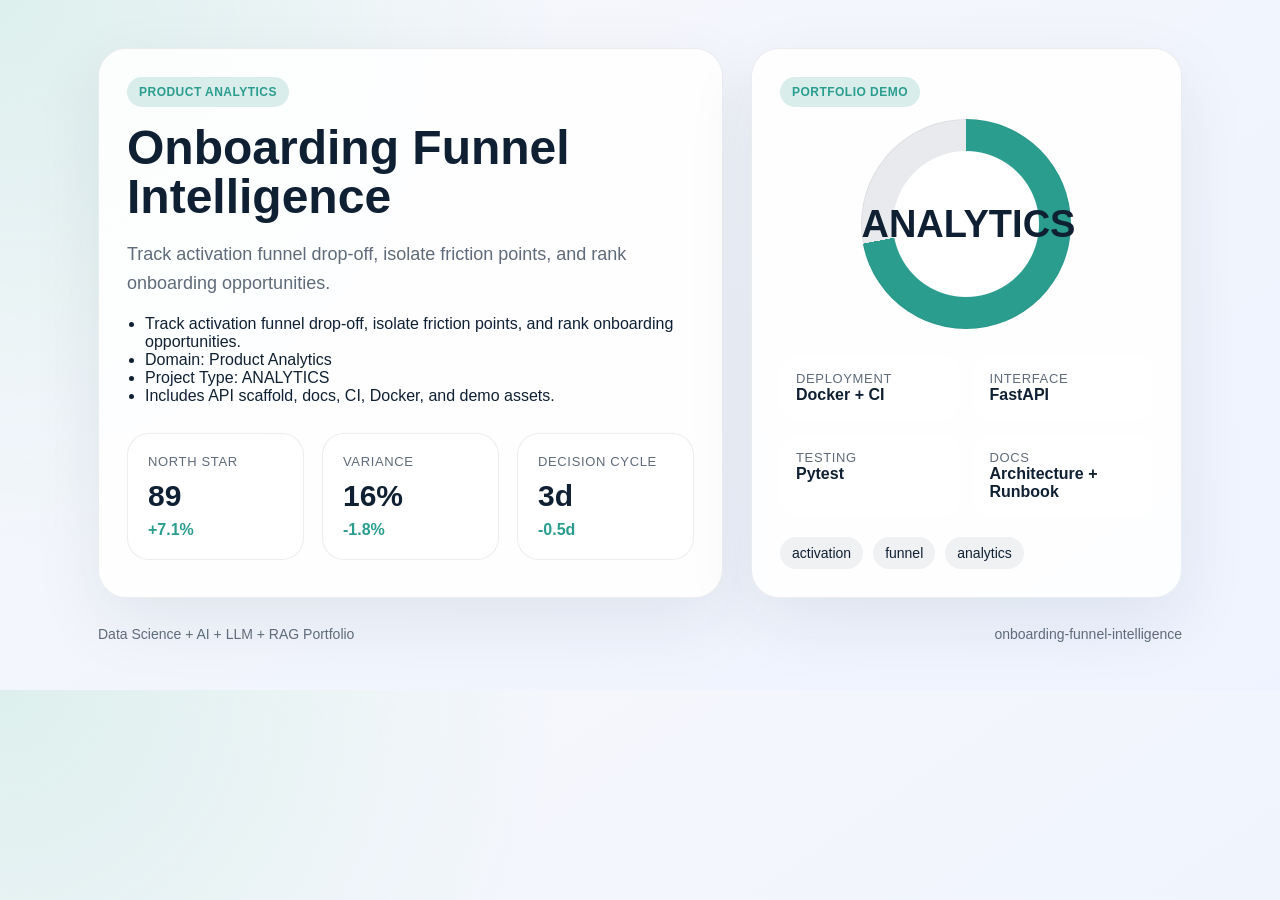
==== demo/index.html @ e203e854 "Publish production-ready portfolio project" ====
<!doctype html>
        <html lang="en">
        <head>
          <meta charset="utf-8">
          <meta name="viewport" content="width=device-width, initial-scale=1">
          <title>Onboarding Funnel Intelligence</title>
          <style>
            :root {
              --accent: #2a9d8f;
              --ink: #102033;
              --muted: #5f6b7a;
              --card: rgba(255,255,255,0.88);
              --bg-1: #f7f8fb;
              --bg-2: #eef3ff;
            }
            * { box-sizing: border-box; }
            body {
              margin: 0;
              font-family: "Avenir Next", "Segoe UI", sans-serif;
              color: var(--ink);
              background:
                radial-gradient(circle at top left, color-mix(in srgb, var(--accent) 16%, white), transparent 38%),
                linear-gradient(145deg, var(--bg-1), var(--bg-2));
            }
            main {
              max-width: 1180px;
              margin: 0 auto;
              padding: 48px;
            }
            .hero {
              display: grid;
              grid-template-columns: 1.45fr 1fr;
              gap: 28px;
              align-items: stretch;
            }
            .panel {
              background: var(--card);
              border: 1px solid rgba(16, 32, 51, 0.08);
              border-radius: 28px;
              padding: 28px;
              box-shadow: 0 24px 70px rgba(16, 32, 51, 0.08);
            }
            .eyebrow {
              display: inline-flex;
              padding: 8px 12px;
              border-radius: 999px;
              background: color-mix(in srgb, var(--accent) 18%, white);
              color: var(--accent);
              font-weight: 700;
              letter-spacing: 0.04em;
              text-transform: uppercase;
              font-size: 12px;
            }
            h1 {
              font-size: 48px;
              line-height: 1.03;
              margin: 16px 0 18px;
            }
            p {
              color: var(--muted);
              font-size: 18px;
              line-height: 1.6;
              margin: 0 0 18px;
            }
            ul {
              margin: 18px 0 0;
              padding-left: 18px;
              color: var(--ink);
            }
            .cards {
              display: grid;
              grid-template-columns: repeat(3, 1fr);
              gap: 18px;
              margin-top: 28px;
            }
            .card {
              background: white;
              border-radius: 22px;
              padding: 20px;
              border: 1px solid rgba(16, 32, 51, 0.08);
            }
            .card span, .meta span {
              display: block;
              color: var(--muted);
              font-size: 13px;
              text-transform: uppercase;
              letter-spacing: 0.05em;
            }
            .card strong {
              display: block;
              font-size: 30px;
              margin: 10px 0 8px;
            }
            .card em {
              color: var(--accent);
              font-style: normal;
              font-weight: 700;
            }
            .visual {
              min-height: 100%;
              display: flex;
              flex-direction: column;
              justify-content: space-between;
            }
            .ring {
              width: 210px;
              height: 210px;
              margin: 12px auto 26px;
              border-radius: 50%;
              background:
                radial-gradient(circle closest-side, white 69%, transparent 70%),
                conic-gradient(var(--accent) 0 72%, rgba(16, 32, 51, 0.09) 72% 100%);
              display: grid;
              place-items: center;
              box-shadow: inset 0 0 0 1px rgba(16, 32, 51, 0.05);
            }
            .ring strong {
              font-size: 38px;
            }
            .meta {
              display: grid;
              grid-template-columns: repeat(2, 1fr);
              gap: 14px;
            }
            .meta article {
              background: white;
              border-radius: 18px;
              padding: 16px;
            }
            .tag-list {
              display: flex;
              flex-wrap: wrap;
              gap: 10px;
              list-style: none;
              padding: 0;
              margin: 20px 0 0;
            }
            .tag-list li {
              padding: 8px 12px;
              border-radius: 999px;
              background: rgba(16, 32, 51, 0.06);
              font-size: 14px;
            }
            .footer {
              margin-top: 28px;
              display: flex;
              justify-content: space-between;
              color: var(--muted);
              font-size: 14px;
            }
          </style>
        </head>
        <body>
          <main>
            <section class="hero">
              <div class="panel">
                <span class="eyebrow">Product Analytics</span>
                <h1>Onboarding Funnel Intelligence</h1>
                <p>Track activation funnel drop-off, isolate friction points, and rank onboarding opportunities.</p>
                <ul>
                  <li>Track activation funnel drop-off, isolate friction points, and rank onboarding opportunities.</li><li>Domain: Product Analytics</li><li>Project Type: ANALYTICS</li><li>Includes API scaffold, docs, CI, Docker, and demo assets.</li>
                </ul>
                <div class="cards">
                  <article class='card'><span>North Star</span><strong>89</strong><em>+7.1%</em></article>
<article class='card'><span>Variance</span><strong>16%</strong><em>-1.8%</em></article>
<article class='card'><span>Decision Cycle</span><strong>3d</strong><em>-0.5d</em></article>
                </div>
              </div>
              <div class="panel visual">
                <div>
                  <span class="eyebrow">Portfolio Demo</span>
                  <div class="ring"><strong>ANALYTICS</strong></div>
                </div>
                <div class="meta">
                  <article><span>Deployment</span><strong>Docker + CI</strong></article>
                  <article><span>Interface</span><strong>FastAPI</strong></article>
                  <article><span>Testing</span><strong>Pytest</strong></article>
                  <article><span>Docs</span><strong>Architecture + Runbook</strong></article>
                </div>
                <ul class="tag-list"><li>activation</li><li>funnel</li><li>analytics</li></ul>
              </div>
            </section>
            <div class="footer">
              <span>Data Science + AI + LLM + RAG Portfolio</span>
              <span>onboarding-funnel-intelligence</span>
            </div>
          </main>
        </body>
        </html>
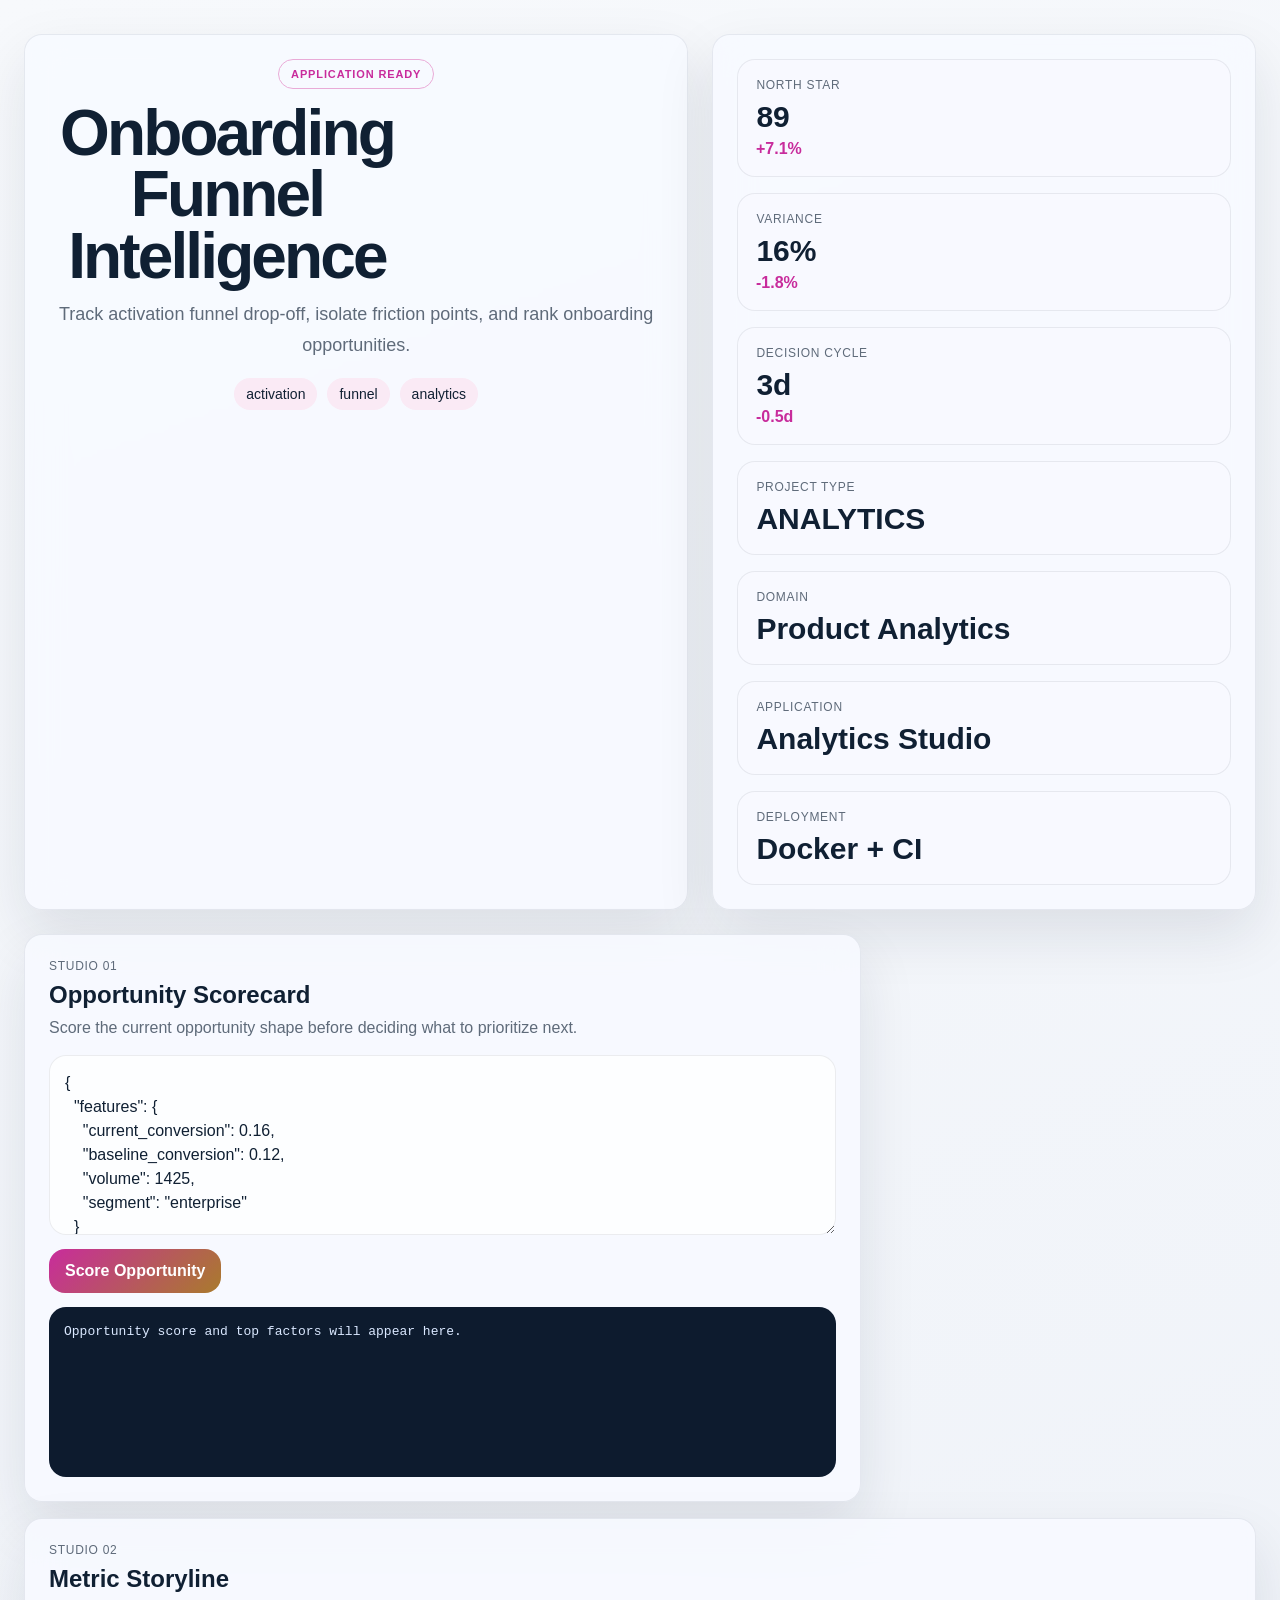
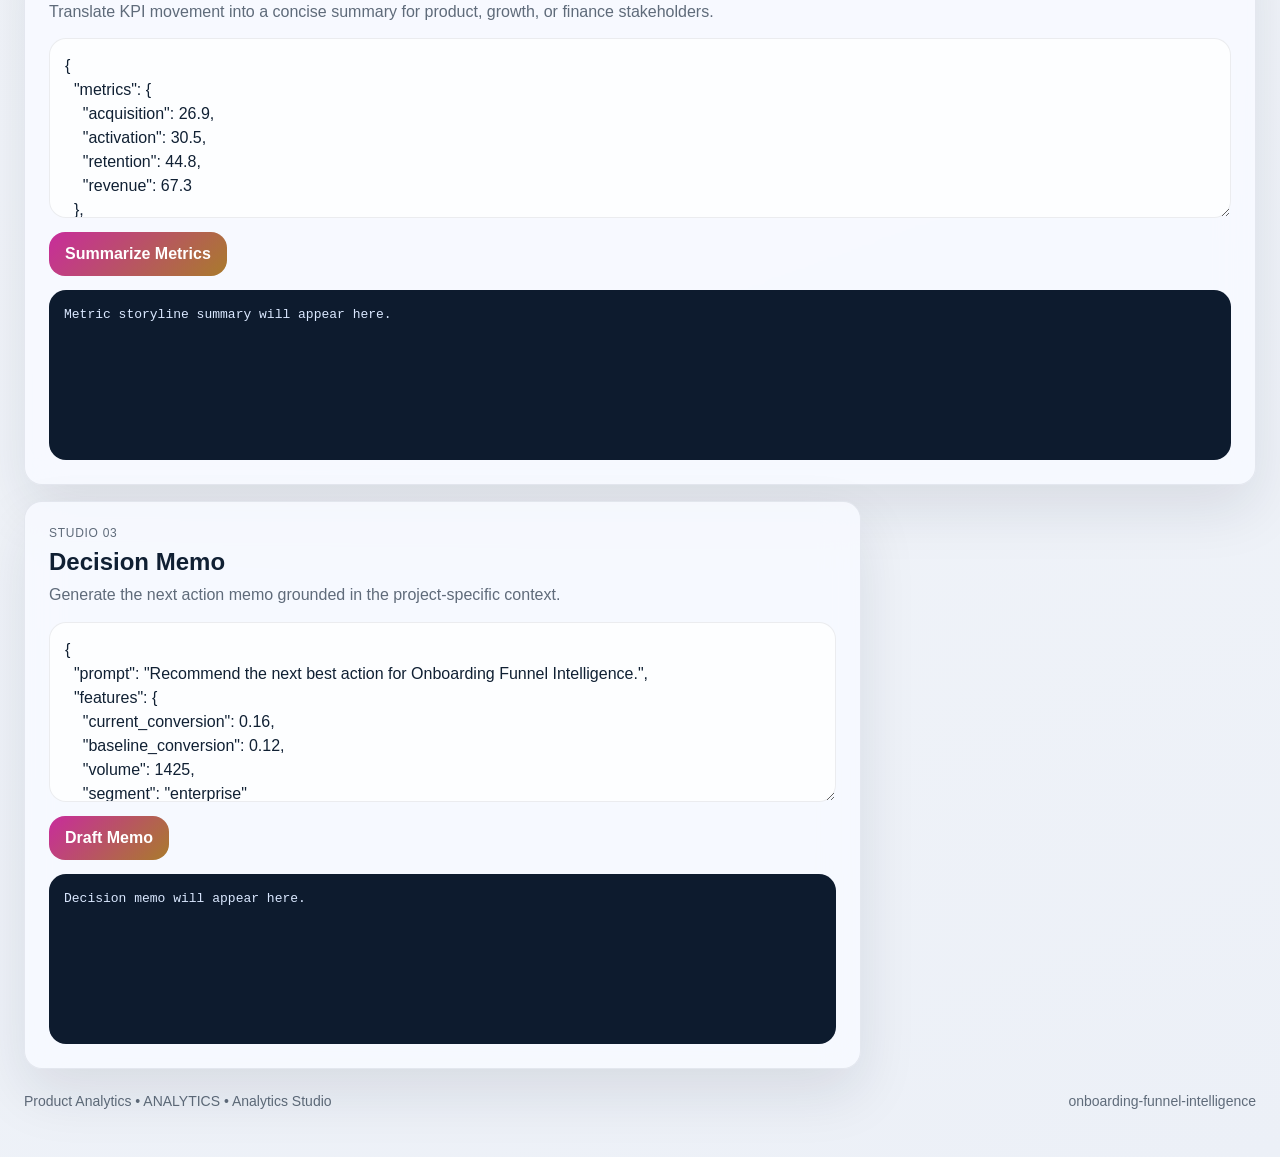
==== commit c61c41c2: "Publish production-ready portfolio project" ====
--- a/demo/index.html
+++ b/demo/index.html
@@ -5,186 +5,108 @@
           <meta charset="utf-8">
           <meta name="viewport" content="width=device-width, initial-scale=1">
           <title>Onboarding Funnel Intelligence</title>
-          <style>
-            :root {
-              --accent: #2a9d8f;
-              --ink: #102033;
-              --muted: #5f6b7a;
-              --card: rgba(255,255,255,0.88);
-              --bg-1: #f7f8fb;
-              --bg-2: #eef3ff;
-            }
-            * { box-sizing: border-box; }
-            body {
-              margin: 0;
-              font-family: "Avenir Next", "Segoe UI", sans-serif;
-              color: var(--ink);
-              background:
-                radial-gradient(circle at top left, color-mix(in srgb, var(--accent) 16%, white), transparent 38%),
-                linear-gradient(145deg, var(--bg-1), var(--bg-2));
-            }
-            main {
-              max-width: 1180px;
-              margin: 0 auto;
-              padding: 48px;
-            }
-            .hero {
-              display: grid;
-              grid-template-columns: 1.45fr 1fr;
-              gap: 28px;
-              align-items: stretch;
-            }
-            .panel {
-              background: var(--card);
-              border: 1px solid rgba(16, 32, 51, 0.08);
-              border-radius: 28px;
-              padding: 28px;
-              box-shadow: 0 24px 70px rgba(16, 32, 51, 0.08);
-            }
-            .eyebrow {
-              display: inline-flex;
-              padding: 8px 12px;
-              border-radius: 999px;
-              background: color-mix(in srgb, var(--accent) 18%, white);
-              color: var(--accent);
-              font-weight: 700;
-              letter-spacing: 0.04em;
-              text-transform: uppercase;
-              font-size: 12px;
-            }
-            h1 {
-              font-size: 48px;
-              line-height: 1.03;
-              margin: 16px 0 18px;
-            }
-            p {
-              color: var(--muted);
-              font-size: 18px;
-              line-height: 1.6;
-              margin: 0 0 18px;
-            }
-            ul {
-              margin: 18px 0 0;
-              padding-left: 18px;
-              color: var(--ink);
-            }
-            .cards {
-              display: grid;
-              grid-template-columns: repeat(3, 1fr);
-              gap: 18px;
-              margin-top: 28px;
-            }
-            .card {
-              background: white;
-              border-radius: 22px;
-              padding: 20px;
-              border: 1px solid rgba(16, 32, 51, 0.08);
-            }
-            .card span, .meta span {
-              display: block;
-              color: var(--muted);
-              font-size: 13px;
-              text-transform: uppercase;
-              letter-spacing: 0.05em;
-            }
-            .card strong {
-              display: block;
-              font-size: 30px;
-              margin: 10px 0 8px;
-            }
-            .card em {
-              color: var(--accent);
-              font-style: normal;
-              font-weight: 700;
-            }
-            .visual {
-              min-height: 100%;
-              display: flex;
-              flex-direction: column;
-              justify-content: space-between;
-            }
-            .ring {
-              width: 210px;
-              height: 210px;
-              margin: 12px auto 26px;
-              border-radius: 50%;
-              background:
-                radial-gradient(circle closest-side, white 69%, transparent 70%),
-                conic-gradient(var(--accent) 0 72%, rgba(16, 32, 51, 0.09) 72% 100%);
-              display: grid;
-              place-items: center;
-              box-shadow: inset 0 0 0 1px rgba(16, 32, 51, 0.05);
-            }
-            .ring strong {
-              font-size: 38px;
-            }
-            .meta {
-              display: grid;
-              grid-template-columns: repeat(2, 1fr);
-              gap: 14px;
-            }
-            .meta article {
-              background: white;
-              border-radius: 18px;
-              padding: 16px;
-            }
-            .tag-list {
-              display: flex;
-              flex-wrap: wrap;
-              gap: 10px;
-              list-style: none;
-              padding: 0;
-              margin: 20px 0 0;
-            }
-            .tag-list li {
-              padding: 8px 12px;
-              border-radius: 999px;
-              background: rgba(16, 32, 51, 0.06);
-              font-size: 14px;
-            }
-            .footer {
-              margin-top: 28px;
-              display: flex;
-              justify-content: space-between;
-              color: var(--muted);
-              font-size: 14px;
-            }
-          </style>
+          <link rel="stylesheet" href="./styles.css">
         </head>
-        <body>
-          <main>
+        <body class="surface-slate">
+          <div class="page layout-console eyebrow-outline headline-compact modules-3 hero-align-center">
             <section class="hero">
-              <div class="panel">
-                <span class="eyebrow">Product Analytics</span>
-                <h1>Onboarding Funnel Intelligence</h1>
-                <p>Track activation funnel drop-off, isolate friction points, and rank onboarding opportunities.</p>
-                <ul>
-                  <li>Track activation funnel drop-off, isolate friction points, and rank onboarding opportunities.</li><li>Domain: Product Analytics</li><li>Project Type: ANALYTICS</li><li>Includes API scaffold, docs, CI, Docker, and demo assets.</li>
+              <div class="panel hero-copy">
+                <span class="eyebrow" data-health>Analytics Studio</span>
+                <h1 id="project-title">Onboarding Funnel Intelligence</h1>
+                <p id="project-summary" class="lead">Track activation funnel drop-off, isolate friction points, and rank onboarding opportunities.</p>
+                <ul id="project-tags" class="tag-list">
+                  <li>activation</li><li>funnel</li><li>analytics</li>
                 </ul>
-                <div class="cards">
+              </div>
+              <div class="panel hero-side">
+                <div class="metric-grid">
                   <article class='card'><span>North Star</span><strong>89</strong><em>+7.1%</em></article>
 <article class='card'><span>Variance</span><strong>16%</strong><em>-1.8%</em></article>
 <article class='card'><span>Decision Cycle</span><strong>3d</strong><em>-0.5d</em></article>
                 </div>
-              </div>
-              <div class="panel visual">
-                <div>
-                  <span class="eyebrow">Portfolio Demo</span>
-                  <div class="ring"><strong>ANALYTICS</strong></div>
+                <div class="mini-grid">
+                  <article class='mini-card'><span>Project Type</span><strong>ANALYTICS</strong></article><article class='mini-card'><span>Domain</span><strong>Product Analytics</strong></article><article class='mini-card'><span>Application</span><strong>Analytics Studio</strong></article><article class='mini-card'><span>Deployment</span><strong>Docker + CI</strong></article>
                 </div>
-                <div class="meta">
-                  <article><span>Deployment</span><strong>Docker + CI</strong></article>
-                  <article><span>Interface</span><strong>FastAPI</strong></article>
-                  <article><span>Testing</span><strong>Pytest</strong></article>
-                  <article><span>Docs</span><strong>Architecture + Runbook</strong></article>
-                </div>
-                <ul class="tag-list"><li>activation</li><li>funnel</li><li>analytics</li></ul>
               </div>
             </section>
-            <div class="footer">
-              <span>Data Science + AI + LLM + RAG Portfolio</span>
+            <section class="app-grid">
+              <article class="panel module js-module span-normal">
+          <div class="module-header">
+            <span>Studio 01</span>
+            <h2>Opportunity Scorecard</h2>
+            <p>Score the current opportunity shape before deciding what to prioritize next.</p>
+          </div>
+          <textarea class="js-input">{
+  &quot;features&quot;: {
+    &quot;current_conversion&quot;: 0.16,
+    &quot;baseline_conversion&quot;: 0.12,
+    &quot;volume&quot;: 1425,
+    &quot;segment&quot;: &quot;enterprise&quot;
+  }
+}</textarea>
+          <div class="button-row">
+            <button class="js-run" data-endpoint="/score" data-input-mode="json">Score Opportunity</button>
+          </div>
+          <pre class="js-output">Opportunity score and top factors will appear here.</pre>
+        </article>
+<article class="panel module js-module span-wide">
+          <div class="module-header">
+            <span>Studio 02</span>
+            <h2>Metric Storyline</h2>
+            <p>Translate KPI movement into a concise summary for product, growth, or finance stakeholders.</p>
+          </div>
+          <textarea class="js-input">{
+  &quot;metrics&quot;: {
+    &quot;acquisition&quot;: 26.9,
+    &quot;activation&quot;: 30.5,
+    &quot;retention&quot;: 44.8,
+    &quot;revenue&quot;: 67.3
+  },
+  &quot;baseline&quot;: {
+    &quot;acquisition&quot;: 24.75,
+    &quot;activation&quot;: 28.06,
+    &quot;retention&quot;: 41.22,
+    &quot;revenue&quot;: 61.92
+  }
+}</textarea>
+          <div class="button-row">
+            <button class="js-run" data-endpoint="/analyze" data-input-mode="json">Summarize Metrics</button>
+          </div>
+          <pre class="js-output">Metric storyline summary will appear here.</pre>
+        </article>
+<article class="panel module js-module span-normal">
+          <div class="module-header">
+            <span>Studio 03</span>
+            <h2>Decision Memo</h2>
+            <p>Generate the next action memo grounded in the project-specific context.</p>
+          </div>
+          <textarea class="js-input">{
+  &quot;prompt&quot;: &quot;Recommend the next best action for Onboarding Funnel Intelligence.&quot;,
+  &quot;features&quot;: {
+    &quot;current_conversion&quot;: 0.16,
+    &quot;baseline_conversion&quot;: 0.12,
+    &quot;volume&quot;: 1425,
+    &quot;segment&quot;: &quot;enterprise&quot;
+  },
+  &quot;metrics&quot;: {
+    &quot;acquisition&quot;: 26.9,
+    &quot;activation&quot;: 30.5,
+    &quot;retention&quot;: 44.8,
+    &quot;revenue&quot;: 67.3
+  }
+}</textarea>
+          <div class="button-row">
+            <button class="js-run" data-endpoint="/recommend" data-input-mode="json">Draft Memo</button>
+          </div>
+          <pre class="js-output">Decision memo will appear here.</pre>
+        </article>
+            </section>
+            <footer class="footer">
+              <span>Product Analytics • ANALYTICS • Analytics Studio</span>
               <span>onboarding-funnel-intelligence</span>
-            </div>
-          </main>
+            </footer>
+          </div>
+          <script id="bootstrap-data" type="application/json">{"project": {"slug": "onboarding-funnel-intelligence", "title": "Onboarding Funnel Intelligence", "project_type": "analytics", "domain": "Product Analytics", "summary": "Track activation funnel drop-off, isolate friction points, and rank onboarding opportunities.", "tags": ["activation", "funnel", "analytics"]}, "app_archetype": "studio", "ui_profile": {"layout": "console", "surface": "slate", "font_stack": "\"DM Sans\", \"Segoe UI\", sans-serif", "radius": 27, "shadow": 59, "eyebrow_style": "outline", "module_columns": 3, "hero_align": "center", "headline_mode": "compact"}, "app_modules": [{"label": "Studio 01", "title": "Opportunity Scorecard", "description": "Score the current opportunity shape before deciding what to prioritize next.", "endpoint": "/score", "input_mode": "json", "cta": "Score Opportunity", "prefill": "{\n  \"features\": {\n    \"current_conversion\": 0.16,\n    \"baseline_conversion\": 0.12,\n    \"volume\": 1425,\n    \"segment\": \"enterprise\"\n  }\n}", "hint": "Opportunity score and top factors will appear here.", "span": "normal"}, {"label": "Studio 02", "title": "Metric Storyline", "description": "Translate KPI movement into a concise summary for product, growth, or finance stakeholders.", "endpoint": "/analyze", "input_mode": "json", "cta": "Summarize Metrics", "prefill": "{\n  \"metrics\": {\n    \"acquisition\": 26.9,\n    \"activation\": 30.5,\n    \"retention\": 44.8,\n    \"revenue\": 67.3\n  },\n  \"baseline\": {\n    \"acquisition\": 24.75,\n    \"activation\": 28.06,\n    \"retention\": 41.22,\n    \"revenue\": 61.92\n  }\n}", "hint": "Metric storyline summary will appear here.", "span": "wide"}, {"label": "Studio 03", "title": "Decision Memo", "description": "Generate the next action memo grounded in the project-specific context.", "endpoint": "/recommend", "input_mode": "json", "cta": "Draft Memo", "prefill": "{\n  \"prompt\": \"Recommend the next best action for Onboarding Funnel Intelligence.\",\n  \"features\": {\n    \"current_conversion\": 0.16,\n    \"baseline_conversion\": 0.12,\n    \"volume\": 1425,\n    \"segment\": \"enterprise\"\n  },\n  \"metrics\": {\n    \"acquisition\": 26.9,\n    \"activation\": 30.5,\n    \"retention\": 44.8,\n    \"revenue\": 67.3\n  }\n}", "hint": "Decision memo will appear here.", "span": "normal"}], "sample_features": {"current_conversion": 0.16, "baseline_conversion": 0.12, "volume": 1425, "segment": "enterprise"}, "sample_metrics": {"acquisition": 26.9, "activation": 30.5, "retention": 44.8, "revenue": 67.3}, "knowledge_base": ["Onboarding Funnel Intelligence is positioned as a Product Analytics starter that emphasizes fast iteration, clear documentation, and production-friendly interfaces.", "The primary value proposition is: Track activation funnel drop-off, isolate friction points, and rank onboarding opportunities.", "Recommended operating model: ship a small API, add observability, validate outputs with stakeholder review, and monitor the top business KPI every week.", "Typical stakeholders include analytics, operations, product, and leadership teams working on activation, funnel, analytics."], "dashboard_metrics": [{"label": "North Star", "value": "89", "delta": "+7.1%"}, {"label": "Variance", "value": "16%", "delta": "-1.8%"}, {"label": "Decision Cycle", "value": "3d", "delta": "-0.5d"}]}</script>
+          <script src="./app.js"></script>
         </body>
         </html>
--- a/demo/styles.css
+++ b/demo/styles.css
@@ -0,0 +1,348 @@
+
+:root {
+  --accent: #c82c9c;
+  --accent-2: #a97b2c;
+  --accent-soft: color-mix(in srgb, var(--accent) 18%, white);
+  --radius: 27px;
+  --shadow-size: 59px;
+  --font-stack: "DM Sans", "Segoe UI", sans-serif;
+  --bg: #f4f7fb;
+  --card: rgba(255, 255, 255, 0.86);
+  --line: rgba(16, 32, 51, 0.08);
+  --ink: #102033;
+  --muted: #5f6b7a;
+  --output-bg: #0d1b2e;
+  --output-ink: #dae8ff;
+}
+* { box-sizing: border-box; }
+html, body { margin: 0; min-height: 100%; }
+body {
+  font-family: var(--font-stack);
+  color: var(--ink);
+  background: linear-gradient(145deg, #f8fbff, var(--bg));
+}
+body.surface-mist {
+  --bg: #eef4fb;
+  background:
+    radial-gradient(circle at top left, color-mix(in srgb, var(--accent) 18%, white), transparent 34%),
+    linear-gradient(145deg, #fbfdff, var(--bg));
+}
+body.surface-aurora {
+  --bg: #edf1ff;
+  background:
+    radial-gradient(circle at 0% 0%, color-mix(in srgb, var(--accent) 22%, white), transparent 38%),
+    radial-gradient(circle at 100% 100%, color-mix(in srgb, var(--accent-2) 20%, white), transparent 28%),
+    linear-gradient(135deg, #f7f8ff, var(--bg));
+}
+body.surface-sand {
+  --bg: #f5efe8;
+  --card: rgba(255, 251, 246, 0.9);
+  background:
+    linear-gradient(135deg, rgba(255,255,255,0.82), rgba(245, 239, 232, 0.98)),
+    radial-gradient(circle at top right, color-mix(in srgb, var(--accent) 16%, white), transparent 32%);
+}
+body.surface-slate {
+  --bg: #ecf0f7;
+  --card: rgba(248, 250, 255, 0.88);
+  background:
+    linear-gradient(160deg, #f7f9fc, var(--bg)),
+    radial-gradient(circle at bottom left, color-mix(in srgb, var(--accent-2) 16%, white), transparent 34%);
+}
+body.surface-paper {
+  --bg: #f8f8f4;
+  --card: rgba(255,255,255,0.93);
+  background:
+    linear-gradient(180deg, #fffefb, var(--bg));
+}
+body.surface-ink {
+  --bg: #0f1726;
+  --card: rgba(15, 23, 38, 0.88);
+  --line: rgba(226, 238, 255, 0.1);
+  --ink: #f5f8ff;
+  --muted: #b4c0cf;
+  --output-bg: rgba(255,255,255,0.06);
+  --output-ink: #f5f8ff;
+  background:
+    radial-gradient(circle at top left, color-mix(in srgb, var(--accent) 28%, transparent), transparent 42%),
+    linear-gradient(145deg, #09111d, var(--bg));
+}
+.page {
+  max-width: 1360px;
+  margin: 0 auto;
+  padding: 34px 24px 48px;
+  display: grid;
+  gap: 24px;
+}
+.panel {
+  background: var(--card);
+  border: 1px solid var(--line);
+  border-radius: var(--radius);
+  box-shadow: 0 24px var(--shadow-size) rgba(16, 32, 51, 0.1);
+  backdrop-filter: blur(18px);
+}
+.hero {
+  display: grid;
+  gap: 24px;
+}
+.hero-copy,
+.hero-side,
+.module {
+  padding: 24px;
+}
+.eyebrow {
+  display: inline-flex;
+  align-items: center;
+  gap: 8px;
+  padding: 8px 12px;
+  border-radius: 999px;
+  background: var(--accent-soft);
+  color: var(--accent);
+  text-transform: uppercase;
+  letter-spacing: 0.08em;
+  font-size: 11px;
+  font-weight: 800;
+}
+.page.eyebrow-outline .eyebrow {
+  background: transparent;
+  border: 1px solid color-mix(in srgb, var(--accent) 40%, white);
+}
+.page.eyebrow-soft .eyebrow {
+  background: color-mix(in srgb, var(--accent) 12%, white);
+  color: color-mix(in srgb, var(--accent) 82%, black);
+}
+h1 {
+  margin: 14px 0 12px;
+  font-size: clamp(2.2rem, 5vw, 4.4rem);
+  line-height: 0.96;
+  letter-spacing: -0.045em;
+}
+.page.headline-compact h1 { max-width: 10ch; }
+.page.headline-tall h1 { line-height: 1.03; font-size: clamp(2.4rem, 5vw, 4.8rem); }
+.lead {
+  margin: 0;
+  font-size: 18px;
+  line-height: 1.68;
+  color: var(--muted);
+  max-width: 62ch;
+}
+.tag-list {
+  list-style: none;
+  display: flex;
+  flex-wrap: wrap;
+  gap: 10px;
+  margin: 18px 0 0;
+  padding: 0;
+}
+.tag-list li {
+  padding: 8px 12px;
+  border-radius: 999px;
+  background: color-mix(in srgb, var(--accent) 10%, white);
+  color: var(--ink);
+  font-size: 14px;
+}
+.hero-side {
+  display: grid;
+  gap: 16px;
+}
+.metric-grid,
+.mini-grid,
+.app-grid {
+  display: grid;
+  gap: 16px;
+}
+.card,
+.mini-card {
+  background: color-mix(in srgb, var(--card) 92%, white);
+  border: 1px solid var(--line);
+  border-radius: calc(var(--radius) - 8px);
+  padding: 18px;
+}
+.card span,
+.mini-card span,
+.module-header span {
+  display: block;
+  color: var(--muted);
+  text-transform: uppercase;
+  letter-spacing: 0.06em;
+  font-size: 12px;
+}
+.card strong,
+.mini-card strong {
+  display: block;
+  margin-top: 8px;
+  font-size: 30px;
+}
+.card em {
+  display: inline-block;
+  margin-top: 6px;
+  font-style: normal;
+  color: var(--accent);
+  font-weight: 700;
+}
+.module {
+  display: grid;
+  gap: 14px;
+}
+.module-header h2 {
+  margin: 8px 0 6px;
+  font-size: 24px;
+}
+.module-header p {
+  margin: 0;
+  color: var(--muted);
+  line-height: 1.6;
+}
+textarea,
+button {
+  font: inherit;
+}
+textarea {
+  width: 100%;
+  min-height: 180px;
+  resize: vertical;
+  border: 1px solid var(--line);
+  border-radius: calc(var(--radius) - 10px);
+  padding: 15px;
+  background: rgba(255,255,255,0.82);
+  color: var(--ink);
+  line-height: 1.5;
+}
+body.surface-ink textarea {
+  background: rgba(255,255,255,0.05);
+}
+.module-input-text {
+  min-height: 110px;
+}
+.button-row {
+  display: flex;
+  flex-wrap: wrap;
+  gap: 10px;
+}
+button {
+  border: 0;
+  border-radius: 16px;
+  background: linear-gradient(135deg, var(--accent), var(--accent-2));
+  color: white;
+  padding: 13px 16px;
+  font-weight: 700;
+  cursor: pointer;
+}
+pre {
+  margin: 0;
+  white-space: pre-wrap;
+  word-break: break-word;
+  background: var(--output-bg);
+  color: var(--output-ink);
+  border-radius: calc(var(--radius) - 10px);
+  padding: 15px;
+  min-height: 170px;
+  line-height: 1.58;
+  font-size: 13px;
+  overflow: auto;
+}
+.footer {
+  display: flex;
+  justify-content: space-between;
+  color: var(--muted);
+  font-size: 14px;
+}
+.page.layout-horizon .hero {
+  grid-template-columns: 1.45fr 1fr;
+  align-items: stretch;
+}
+.page.layout-horizon.modules-2 .app-grid,
+.page.layout-horizon.modules-3 .app-grid {
+  grid-template-columns: repeat(3, minmax(0, 1fr));
+}
+.page.layout-rail .hero {
+  grid-template-columns: 0.92fr 1.08fr;
+}
+.page.layout-rail .hero-copy {
+  padding-top: 34px;
+}
+.page.layout-rail .app-grid {
+  grid-template-columns: repeat(2, minmax(0, 1fr));
+}
+.page.layout-folio .hero {
+  grid-template-columns: 1fr;
+}
+.page.layout-folio .hero-copy {
+  text-align: center;
+}
+.page.layout-folio .lead {
+  margin-inline: auto;
+}
+.page.layout-folio .tag-list {
+  justify-content: center;
+}
+.page.layout-folio .metric-grid {
+  grid-template-columns: repeat(3, minmax(0, 1fr));
+}
+.page.layout-folio .mini-grid {
+  grid-template-columns: repeat(4, minmax(0, 1fr));
+}
+.page.layout-folio .app-grid {
+  grid-template-columns: repeat(2, minmax(0, 1fr));
+}
+.page.layout-board .hero {
+  grid-template-columns: 1fr;
+}
+.page.layout-board .hero-side {
+  grid-template-columns: 1.2fr 0.8fr;
+  align-items: start;
+}
+.page.layout-board .metric-grid {
+  grid-template-columns: repeat(3, minmax(0, 1fr));
+}
+.page.layout-board .app-grid {
+  grid-template-columns: repeat(4, minmax(0, 1fr));
+}
+.page.layout-stack .hero {
+  grid-template-columns: 1fr;
+}
+.page.layout-stack .hero-side {
+  grid-template-columns: repeat(2, minmax(0, 1fr));
+}
+.page.layout-stack .app-grid {
+  grid-template-columns: repeat(3, minmax(0, 1fr));
+}
+.page.layout-console .hero {
+  grid-template-columns: 1.1fr 0.9fr;
+}
+.page.layout-console .panel,
+.page.layout-console .card,
+.page.layout-console .mini-card {
+  border-radius: 18px;
+}
+.page.modules-2 .app-grid {
+  grid-template-columns: repeat(2, minmax(0, 1fr));
+}
+.module.span-wide {
+  grid-column: span 2;
+}
+.hero-align-center .hero-copy {
+  text-align: center;
+}
+.hero-align-center .lead,
+.hero-align-center .tag-list {
+  margin-inline: auto;
+  justify-content: center;
+}
+@media (max-width: 1120px) {
+  .page.layout-horizon .hero,
+  .page.layout-rail .hero,
+  .page.layout-console .hero,
+  .page.layout-board .hero-side,
+  .page.layout-folio .mini-grid,
+  .page.layout-stack .hero-side,
+  .page.modules-2 .app-grid,
+  .page.layout-board .app-grid,
+  .page.layout-stack .app-grid,
+  .page.layout-horizon.modules-3 .app-grid,
+  .page.layout-folio .app-grid {
+    grid-template-columns: 1fr;
+  }
+  .module.span-wide {
+    grid-column: auto;
+  }
+}
